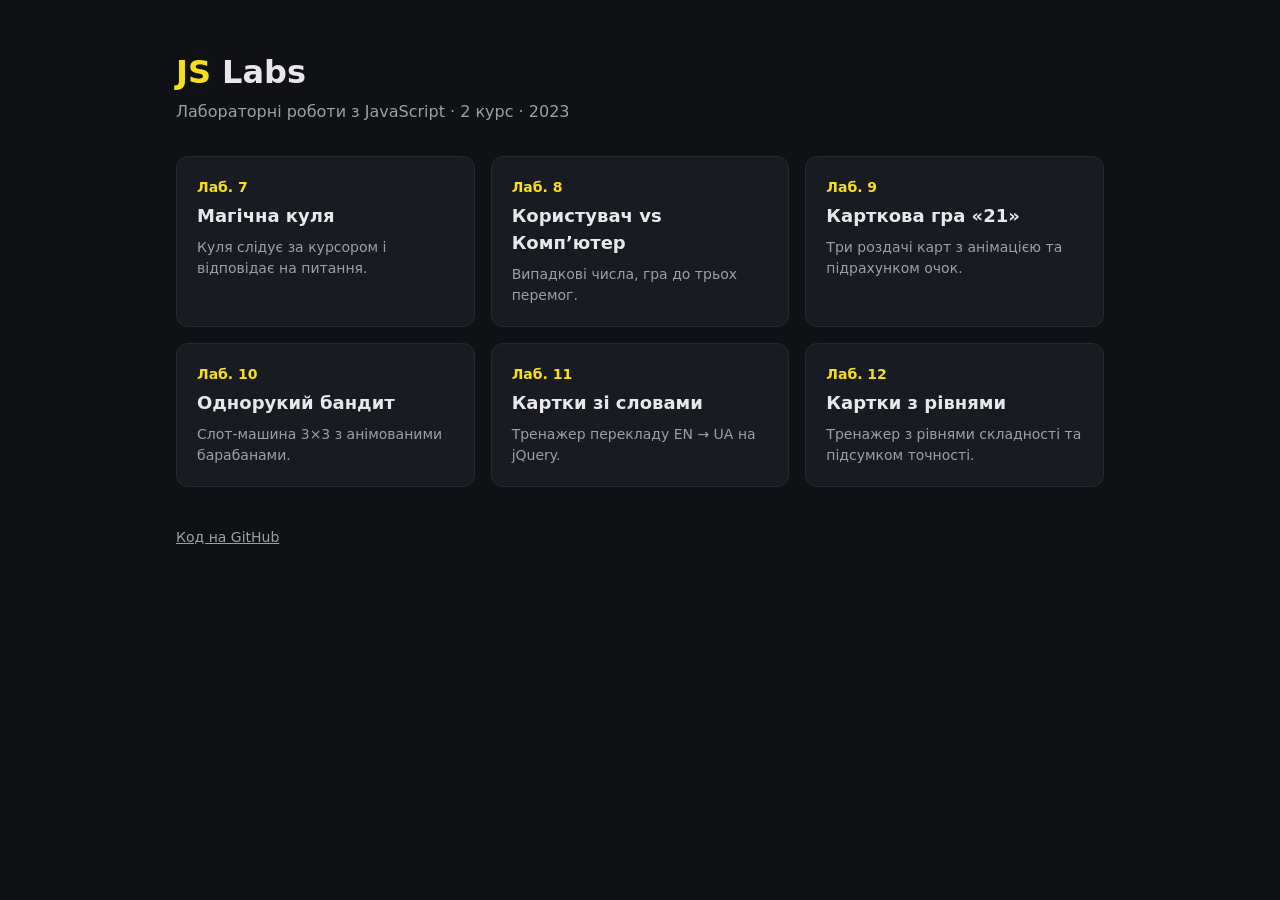
==== index.html @ c863b0bc "Add README and landing page" ====
<!DOCTYPE html>
<html lang="uk">
<head>
    <meta charset="UTF-8">
    <meta name="viewport" content="width=device-width, initial-scale=1.0">
    <title>JavaScript Labs</title>
    <style>
        :root { --bg: #0f1115; --card: #181b22; --text: #e8e8ea; --muted: #9aa0aa; --accent: #f7df1e; }
        * { box-sizing: border-box; }
        body { margin: 0; background: var(--bg); color: var(--text); font: 16px/1.5 system-ui, -apple-system, "Segoe UI", sans-serif; }
        main { max-width: 960px; margin: 0 auto; padding: 48px 16px; }
        h1 { margin: 0 0 4px; font-size: 32px; }
        h1 span { color: var(--accent); }
        p.sub { margin: 0 0 32px; color: var(--muted); }
        .grid { display: grid; grid-template-columns: repeat(auto-fill, minmax(260px, 1fr)); gap: 16px; }
        a.card { display: block; padding: 20px; border-radius: 12px; background: var(--card); color: inherit; text-decoration: none; border: 1px solid #262a33; transition: transform .15s, border-color .15s; }
        a.card:hover { transform: translateY(-2px); border-color: var(--accent); }
        .num { color: var(--accent); font-weight: 700; font-size: 14px; }
        .title { font-size: 18px; font-weight: 600; margin: 4px 0 8px; }
        .desc { color: var(--muted); font-size: 14px; margin: 0; }
        footer { margin-top: 40px; color: var(--muted); font-size: 14px; }
        footer a { color: var(--muted); }
    </style>
</head>
<body>
<main>
    <h1><span>JS</span> Labs</h1>
    <p class="sub">Лабораторні роботи з JavaScript · 2 курс · 2023</p>
    <div class="grid">
        <a class="card" href="07-magic-ball/"><div class="num">Лаб. 7</div><div class="title">Магічна куля</div><p class="desc">Куля слідує за курсором і відповідає на питання.</p></a>
        <a class="card" href="08-number-duel/"><div class="num">Лаб. 8</div><div class="title">Користувач vs Комп’ютер</div><p class="desc">Випадкові числа, гра до трьох перемог.</p></a>
        <a class="card" href="09-card-game-21/"><div class="num">Лаб. 9</div><div class="title">Карткова гра «21»</div><p class="desc">Три роздачі карт з анімацією та підрахунком очок.</p></a>
        <a class="card" href="10-slot-machine/"><div class="num">Лаб. 10</div><div class="title">Однорукий бандит</div><p class="desc">Слот-машина 3×3 з анімованими барабанами.</p></a>
        <a class="card" href="11-flashcards/"><div class="num">Лаб. 11</div><div class="title">Картки зі словами</div><p class="desc">Тренажер перекладу EN → UA на jQuery.</p></a>
        <a class="card" href="12-flashcards-levels/"><div class="num">Лаб. 12</div><div class="title">Картки з рівнями</div><p class="desc">Тренажер з рівнями складності та підсумком точності.</p></a>
    </div>
    <footer><a href="https://github.com/NewJong/js-labs">Код на GitHub</a></footer>
</main>
</body>
</html>
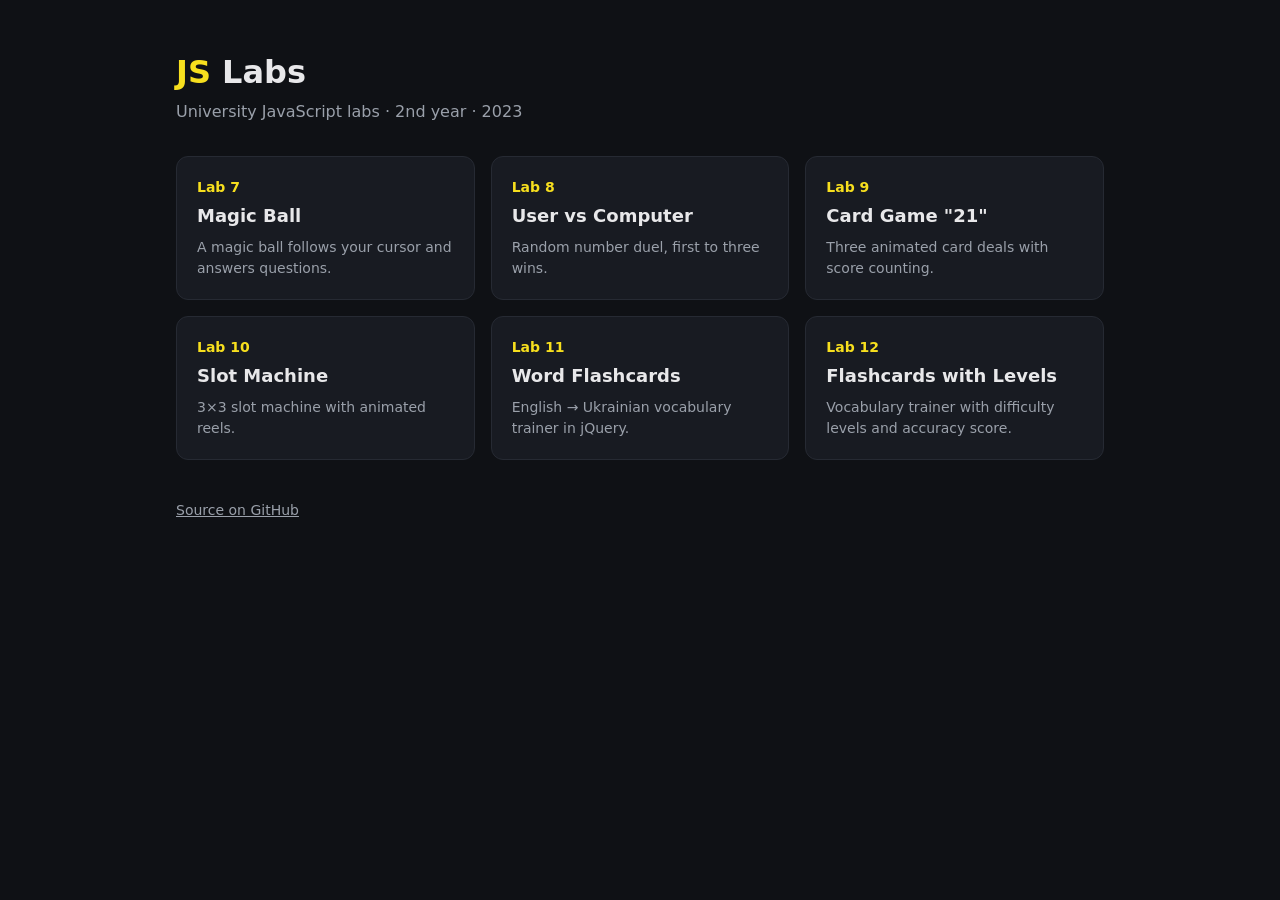
==== commit 1b01a108: "docs: translate README and UI text to English" ====
--- a/index.html
+++ b/index.html
@@ -1,5 +1,5 @@
 <!DOCTYPE html>
-<html lang="uk">
+<html lang="en">
 <head>
     <meta charset="UTF-8">
     <meta name="viewport" content="width=device-width, initial-scale=1.0">
@@ -25,16 +25,16 @@
 <body>
 <main>
     <h1><span>JS</span> Labs</h1>
-    <p class="sub">Лабораторні роботи з JavaScript · 2 курс · 2023</p>
+    <p class="sub">University JavaScript labs · 2nd year · 2023</p>
     <div class="grid">
-        <a class="card" href="07-magic-ball/"><div class="num">Лаб. 7</div><div class="title">Магічна куля</div><p class="desc">Куля слідує за курсором і відповідає на питання.</p></a>
-        <a class="card" href="08-number-duel/"><div class="num">Лаб. 8</div><div class="title">Користувач vs Комп’ютер</div><p class="desc">Випадкові числа, гра до трьох перемог.</p></a>
-        <a class="card" href="09-card-game-21/"><div class="num">Лаб. 9</div><div class="title">Карткова гра «21»</div><p class="desc">Три роздачі карт з анімацією та підрахунком очок.</p></a>
-        <a class="card" href="10-slot-machine/"><div class="num">Лаб. 10</div><div class="title">Однорукий бандит</div><p class="desc">Слот-машина 3×3 з анімованими барабанами.</p></a>
-        <a class="card" href="11-flashcards/"><div class="num">Лаб. 11</div><div class="title">Картки зі словами</div><p class="desc">Тренажер перекладу EN → UA на jQuery.</p></a>
-        <a class="card" href="12-flashcards-levels/"><div class="num">Лаб. 12</div><div class="title">Картки з рівнями</div><p class="desc">Тренажер з рівнями складності та підсумком точності.</p></a>
+        <a class="card" href="07-magic-ball/"><div class="num">Lab 7</div><div class="title">Magic Ball</div><p class="desc">A magic ball follows your cursor and answers questions.</p></a>
+        <a class="card" href="08-number-duel/"><div class="num">Lab 8</div><div class="title">User vs Computer</div><p class="desc">Random number duel, first to three wins.</p></a>
+        <a class="card" href="09-card-game-21/"><div class="num">Lab 9</div><div class="title">Card Game "21"</div><p class="desc">Three animated card deals with score counting.</p></a>
+        <a class="card" href="10-slot-machine/"><div class="num">Lab 10</div><div class="title">Slot Machine</div><p class="desc">3×3 slot machine with animated reels.</p></a>
+        <a class="card" href="11-flashcards/"><div class="num">Lab 11</div><div class="title">Word Flashcards</div><p class="desc">English → Ukrainian vocabulary trainer in jQuery.</p></a>
+        <a class="card" href="12-flashcards-levels/"><div class="num">Lab 12</div><div class="title">Flashcards with Levels</div><p class="desc">Vocabulary trainer with difficulty levels and accuracy score.</p></a>
     </div>
-    <footer><a href="https://github.com/NewJong/js-labs">Код на GitHub</a></footer>
+    <footer><a href="https://github.com/NewJong/js-labs">Source on GitHub</a></footer>
 </main>
 </body>
 </html>
